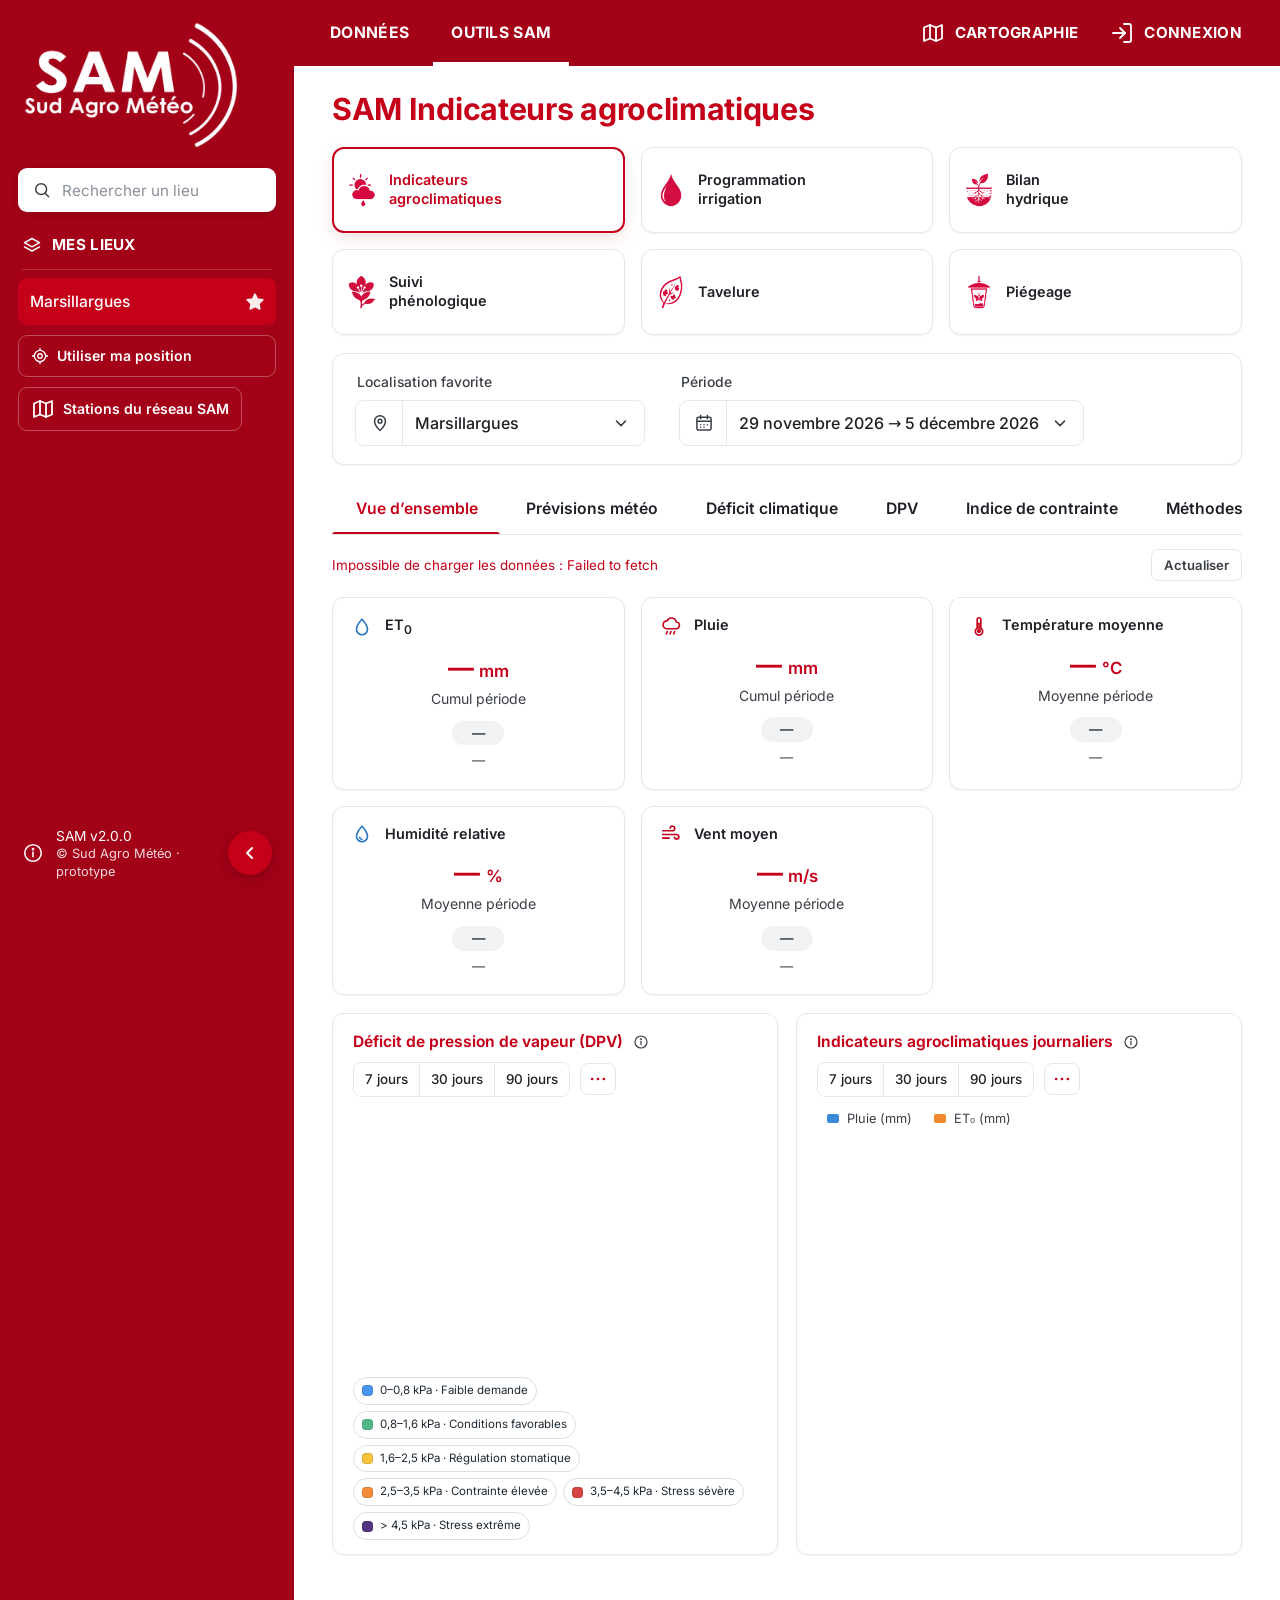
==== index.html @ 45667f52 "Onglet Données : stations du réseau SAM (Comsag) collectées dans Supabase - supabase/stations.sql : " ====
<!DOCTYPE html>
<html lang="fr">
<head>
  <meta charset="UTF-8">
  <meta name="viewport" content="width=device-width, initial-scale=1, viewport-fit=cover">
  <meta name="description" content="SAM Outils — indicateurs agroclimatiques, irrigation, bilan hydrique, phénologie, tavelure et piégeage. Sud Agro Météo, SudExpé.">
  <meta name="theme-color" content="#A20117">
  <meta name="mobile-web-app-capable" content="yes">
  <meta name="apple-mobile-web-app-capable" content="yes">
  <meta name="apple-mobile-web-app-status-bar-style" content="black-translucent">
  <meta name="apple-mobile-web-app-title" content="SAM Outils">
  <title>SAM Outils</title>
  <link rel="manifest" href="manifest.webmanifest">
  <link rel="icon" type="image/png" sizes="64x64" href="assets/img/favicon-64.png">
  <link rel="icon" type="image/png" sizes="32x32" href="assets/img/favicon-32.png">
  <link rel="apple-touch-icon" href="assets/img/apple-touch-icon.png">
  <link rel="preload" href="assets/fonts/inter-latin-wght-normal.woff2" as="font" type="font/woff2" crossorigin>
  <link rel="stylesheet" href="css/app.css">
</head>
<body>
  <div class="sam-app" id="sam-app">
    <aside class="sam-sidebar" id="sam-sidebar" aria-label="Lieux">
      <div class="sam-sidebar-inner">
        <a class="sam-brand" href="#/indicateurs" aria-label="SAM — Sud Agro Météo, accueil">
          <img src="assets/img/logo-sam-blanc.png" alt="SAM — Sud Agro Météo" width="210" height="124">
        </a>

        <form class="sam-search" id="sam-side-search" role="search" autocomplete="off">
          <span class="sam-search-icon" data-icon="search"></span>
          <input id="sam-side-search-input" type="search" placeholder="Rechercher un lieu" aria-label="Rechercher une commune">
        </form>
        <div class="sam-side-results" id="sam-side-results" aria-live="polite"></div>

        <div class="sam-side-title"><span data-icon="layers"></span>Mes lieux</div>
        <ul class="sam-places" id="sam-places"></ul>
        <button class="sam-side-action" id="sam-side-gps" type="button"><span data-icon="gps"></span>Utiliser ma position</button>
        <button class="sam-side-action sam-side-install hidden" id="sam-side-install" type="button"><span data-icon="install"></span>Installer l’appli sur cet appareil</button>
        <a class="sam-side-action sam-side-stations" href="#/donnees"><span data-icon="map"></span>Stations du réseau SAM</a>

        <div class="sam-side-foot">
          <span class="sam-side-foot-icon" data-icon="info"></span>
          <div class="sam-side-foot-text">
            <span id="sam-version">SAM v2.0.0</span>
            <span>© Sud Agro Météo · prototype</span>
          </div>
          <button class="sam-install hidden" id="sam-install" type="button" title="Installer l’application"><span data-icon="install"></span></button>
          <button class="sam-collapse" id="sam-collapse" type="button" aria-label="Replier le menu" title="Replier le menu"><span data-icon="chevronLeft"></span></button>
        </div>
      </div>
    </aside>
    <div class="sam-drawer-backdrop" id="sam-drawer-backdrop" hidden></div>

    <div class="sam-main-col">
      <header class="sam-topbar">
        <button class="sam-burger" id="sam-burger" type="button" aria-label="Ouvrir le menu" aria-controls="sam-sidebar" aria-expanded="false"><span data-icon="menu"></span></button>
        <button class="sam-expand" id="sam-expand" type="button" aria-label="Déplier le menu" title="Déplier le menu"><span data-icon="chevronRight"></span></button>
        <nav class="sam-topnav" aria-label="Sections">
          <a class="sam-topnav-link" id="sam-nav-donnees" href="#/donnees">Données</a>
          <a class="sam-topnav-link is-active" id="sam-nav-outils" href="#/indicateurs" aria-current="page">Outils SAM</a>
        </nav>
        <div class="sam-topright">
          <a class="sam-top-item" id="sam-nav-carte" href="#/donnees?vue=carte" title="Carte des stations du réseau SAM"><span data-icon="map"></span><span class="sam-top-label">Cartographie</span></a>
          <span class="sam-top-item sam-perso hidden" id="sam-perso" title="Compte connecté"><span data-icon="user"></span><span class="sam-top-label" id="sam-perso-email"></span></span>
          <button class="sam-top-item sam-auth-button" id="sam-auth-button" type="button"><span data-icon="login" id="sam-auth-icon"></span><span class="sam-top-label" id="sam-auth-label">Connexion</span></button>
        </div>
      </header>

      <main class="sam-content" id="sam-content">
        <div class="sam-install-banner hidden" id="sam-install-banner" role="region" aria-label="Installer l’application">
          <img src="assets/img/icon-192.png" alt="" width="44" height="44">
          <div class="sam-install-banner-text">
            <strong>Installer SAM Outils sur ce téléphone</strong>
            <span>L’appli rejoint vos applications et s’ouvre en plein écran, sans barre d’adresse.</span>
          </div>
          <button class="sam-button sam-button-primary" id="sam-install-banner-go" type="button">Installer</button>
          <button class="sam-icon-button sam-install-banner-close" id="sam-install-banner-close" type="button" aria-label="Masquer"><span data-icon="close"></span></button>
        </div>
        <div class="sam-page-head">
          <h1 class="sam-page-title" id="sam-title">SAM</h1>
          <span class="sam-mode-pill hidden" id="sam-mode-pill"></span>
        </div>

        <nav class="sam-tools" id="sam-tools" aria-label="Outils SAM"></nav>

        <section class="sam-filters" id="sam-filters" aria-label="Filtres">
          <div class="sam-filter" id="sam-filter-location">
            <span class="sam-filter-label" id="sam-location-label">Localisation favorite</span>
            <button class="sam-filter-button" id="sam-location-button" type="button" aria-haspopup="dialog" aria-expanded="false">
              <span class="sam-filter-icon" data-icon="pin"></span>
              <span class="sam-filter-value" id="sam-location-value">—</span>
              <span class="sam-filter-caret" data-icon="chevronDown"></span>
            </button>
            <div class="sam-popover hidden" id="sam-location-popover" role="dialog" aria-label="Choisir un lieu"></div>
          </div>
          <div class="sam-filter" id="sam-filter-period">
            <span class="sam-filter-label">Période</span>
            <button class="sam-filter-button" id="sam-period-button" type="button" aria-haspopup="dialog" aria-expanded="false">
              <span class="sam-filter-icon" data-icon="calendar"></span>
              <span class="sam-filter-value" id="sam-period-value">—</span>
              <span class="sam-filter-caret" data-icon="chevronDown"></span>
            </button>
            <div class="sam-popover hidden" id="sam-period-popover" role="dialog" aria-label="Choisir une période"></div>
          </div>
          <div class="sam-filter-actions" id="sam-filter-actions"></div>
          <p class="sam-filter-hint" id="sam-filter-hint"></p>
        </section>

        <div class="sam-tool-loading hidden" id="sam-tool-loading"><span class="sam-spinner"></span>Chargement…</div>
        <div id="sam-tool" class="tool-root"></div>
      </main>
    </div>
  </div>

  <dialog class="sam-dialog" id="sam-login" aria-labelledby="sam-login-title">
    <form class="sam-login-form" id="sam-login-form" method="dialog">
      <div class="sam-dialog-head">
        <div>
          <p class="sam-kicker">Espace administrateur</p>
          <h2 id="sam-login-title">Connexion</h2>
        </div>
        <button class="sam-icon-button" type="button" id="sam-login-close" aria-label="Fermer"><span data-icon="close"></span></button>
      </div>
      <p class="sam-dialog-text">La consultation est libre. La connexion sert aux comptes SudExpé pour saisir et modifier les données (phénologie, tavelure, piégeage) et pour retrouver ses parcelles de bilan hydrique.</p>
      <label class="sam-field">Adresse mail
        <input id="sam-login-email" type="email" autocomplete="username" required>
      </label>
      <label class="sam-field">Mot de passe
        <input id="sam-login-password" type="password" autocomplete="current-password" required>
      </label>
      <p class="sam-form-message" id="sam-login-message" role="status"></p>
      <button class="sam-button sam-button-primary" type="submit" id="sam-login-submit">Se connecter</button>
      <p class="sam-dialog-note">Pas d’inscription en ligne : les comptes sont créés par l’administrateur SudExpé.</p>
    </form>
  </dialog>

  <dialog class="sam-dialog" id="sam-install-dialog" aria-labelledby="sam-install-title">
    <div class="sam-install-dialog">
      <div class="sam-dialog-head">
        <div>
          <p class="sam-kicker">Application</p>
          <h2 id="sam-install-title">Installer SAM Outils</h2>
        </div>
        <button class="sam-icon-button" type="button" id="sam-install-close" aria-label="Fermer"><span data-icon="close"></span></button>
      </div>
      <div id="sam-install-steps"></div>
      <button class="sam-button sam-button-primary" type="button" id="sam-install-ok">J’ai compris</button>
    </div>
  </dialog>

  <div class="sam-toast" id="sam-toast" role="status" aria-live="polite"></div>

  <noscript><p class="sam-noscript">SAM Outils nécessite JavaScript.</p></noscript>

  <script src="config.js"></script>
  <script src="assets/vendor/supabase-2.118.0.js"></script>
  <script src="assets/vendor/chart-4.4.7.umd.js"></script>
  <script type="module" src="js/main.js"></script>
</body>
</html>
---- css/app.css ----
/* ==========================================================================
   SAM Outils — cadre commun (d'après la maquette « Outils SAM »)
   ========================================================================== */

@font-face {
  font-family: "Inter";
  font-style: normal;
  font-display: swap;
  font-weight: 100 900;
  src: url("../assets/fonts/inter-latin-wght-normal.woff2") format("woff2-variations");
  unicode-range: U+0000-00FF, U+0131, U+0152-0153, U+02BB-02BC, U+02C6, U+02DA, U+02DC, U+0304, U+0308, U+0329, U+2000-206F, U+20AC, U+2122, U+2191, U+2193, U+2212, U+2215, U+FEFF, U+FFFD;
}
@font-face {
  font-family: "Inter";
  font-style: normal;
  font-display: swap;
  font-weight: 100 900;
  src: url("../assets/fonts/inter-latin-ext-wght-normal.woff2") format("woff2-variations");
  unicode-range: U+0100-02BA, U+02BD-02C5, U+02C7-02CC, U+02CE-02D7, U+02DD-02FF, U+0304, U+0308, U+0329, U+1D00-1DBF, U+1E00-1E9F, U+1EF2-1EFF, U+2020, U+20A0-20AB, U+20AD-20C0, U+2113, U+2C60-2C7F, U+A720-A7FF;
}

:root {
  --sam-red-900: #a20117;
  --sam-red-800: #b5011a;
  --sam-red-700: #c5011a;
  --sam-red-600: #db0b1f;
  --sam-red-100: #f8d7da;
  --sam-red-50: #fcecee;
  --sam-ink: #1e2126;
  --sam-ink-2: #3a3f47;
  --sam-muted: #6b717b;
  --sam-line: #e5e7eb;
  --sam-line-2: #eef0f3;
  --sam-bg: #ffffff;
  --sam-bg-soft: #f7f7f9;
  --sam-green-700: #2e7d32;
  --sam-green-500: #57a53d;
  --sam-green-50: #edf7ec;
  --sam-blue-600: #2b79c2;
  --sam-shadow-sm: 0 1px 2px rgba(17, 24, 39, .05);
  --sam-shadow: 0 6px 20px rgba(17, 24, 39, .07);
  --sam-shadow-lg: 0 18px 44px rgba(17, 24, 39, .16);
  --sam-radius: 12px;
  --sam-radius-sm: 8px;
  --sam-sidebar-w: 294px;
  --sam-topbar-h: 66px;
  --sam-font: "Inter", system-ui, -apple-system, "Segoe UI", Roboto, Arial, sans-serif;
}

*, *::before, *::after { box-sizing: border-box; }
html { -webkit-text-size-adjust: 100%; }
body {
  margin: 0;
  min-height: 100dvh;
  font-family: var(--sam-font);
  font-size: 15px;
  line-height: 1.5;
  color: var(--sam-ink);
  background: var(--sam-bg);
  font-feature-settings: "cv11", "ss01";
}
button, input, select, textarea { font: inherit; color: inherit; }
button { cursor: pointer; }
img { max-width: 100%; }
.hidden, [hidden] { display: none !important; }
.sam-icon { display: block; flex: none; }
[data-icon] { display: inline-flex; align-items: center; justify-content: center; }

:focus-visible { outline: 2px solid var(--sam-red-700); outline-offset: 2px; }

/* --------------------------------------------------------------------------
   Grille générale
   -------------------------------------------------------------------------- */
.sam-app {
  display: grid;
  grid-template-columns: var(--sam-sidebar-w) minmax(0, 1fr);
  min-height: 100dvh;
  background: linear-gradient(to right, var(--sam-red-900) var(--sam-sidebar-w), var(--sam-bg) var(--sam-sidebar-w));
}
.sam-app.is-collapsed { background: var(--sam-bg); }
.sam-app.is-collapsed { grid-template-columns: 0 minmax(0, 1fr); }
.sam-main-col { min-width: 0; display: flex; flex-direction: column; }

/* --------------------------------------------------------------------------
   Barre latérale (lieux)
   -------------------------------------------------------------------------- */
.sam-sidebar {
  position: sticky;
  top: 0;
  height: 100dvh;
  background: var(--sam-red-900);
  color: #fff;
  overflow: hidden;
  z-index: 40;
}
.sam-sidebar-inner {
  width: var(--sam-sidebar-w);
  height: 100%;
  display: flex;
  flex-direction: column;
  padding: 20px 18px 16px;
  overflow-y: auto;
  scrollbar-width: thin;
  scrollbar-color: rgba(255,255,255,.3) transparent;
}
.sam-app.is-collapsed .sam-sidebar-inner { visibility: hidden; }

.sam-brand { display: block; width: 214px; margin: 2px 0 20px 6px; }
.sam-brand img { display: block; width: 100%; height: auto; }

.sam-search {
  position: relative;
  display: flex;
  align-items: center;
  height: 44px;
  border-radius: 9px;
  background: #fff;
  color: var(--sam-ink);
  box-shadow: 0 2px 6px rgba(0,0,0,.12);
}
.sam-search-icon { position: absolute; left: 14px; color: var(--sam-ink-2); }
.sam-search input {
  width: 100%;
  height: 100%;
  border: 0;
  background: transparent;
  padding: 0 14px 0 44px;
  font-size: .95rem;
  outline: none;
  border-radius: 9px;
}
.sam-search input::placeholder { color: #8a9099; }
.sam-search:focus-within { box-shadow: 0 0 0 3px rgba(255,255,255,.45); }

.sam-side-results { margin-top: 8px; display: grid; gap: 4px; }
.sam-side-results:empty { display: none; }
.sam-side-result {
  display: grid;
  gap: 1px;
  width: 100%;
  padding: 8px 12px;
  border: 0;
  border-radius: 8px;
  background: rgba(255,255,255,.12);
  color: #fff;
  text-align: left;
}
.sam-side-result:hover, .sam-side-result:focus-visible { background: rgba(255,255,255,.22); }
.sam-side-result strong { font-size: .92rem; }
.sam-side-result span { font-size: .78rem; opacity: .82; }
.sam-side-results .sam-side-empty { margin: 0; padding: 4px 6px; font-size: .82rem; opacity: .85; }

.sam-side-title {
  display: flex;
  align-items: center;
  gap: 10px;
  margin: 22px 4px 8px;
  padding-bottom: 12px;
  border-bottom: 1px solid rgba(255,255,255,.18);
  font-size: .95rem;
  font-weight: 700;
  letter-spacing: .02em;
  text-transform: uppercase;
}

.sam-places { list-style: none; margin: 0; padding: 0; display: grid; gap: 2px; }
.sam-place {
  position: relative;
  display: flex;
  align-items: center;
  gap: 8px;
  border-radius: 9px;
}
.sam-place.is-current { background: var(--sam-red-700); }
.sam-place:not(.is-current):hover { background: rgba(255,255,255,.08); }
.sam-place-select {
  flex: 1;
  min-width: 0;
  padding: 12px 6px 12px 12px;
  border: 0;
  background: transparent;
  color: #fff;
  font-size: .97rem;
  font-weight: 500;
  text-align: left;
  white-space: nowrap;
  overflow: hidden;
  text-overflow: ellipsis;
}
.sam-place-star, .sam-place-remove {
  flex: none;
  display: inline-flex;
  align-items: center;
  justify-content: center;
  width: 34px;
  height: 34px;
  border: 0;
  border-radius: 8px;
  background: transparent;
  color: #fff;
  opacity: .92;
}
.sam-place-star:hover, .sam-place-remove:hover { background: rgba(255,255,255,.14); opacity: 1; }
.sam-place-remove { width: 26px; opacity: 0; }
.sam-place:hover .sam-place-remove, .sam-place-remove:focus-visible { opacity: .8; }
.sam-place-star { margin-right: 4px; }

.sam-side-action {
  display: inline-flex;
  align-items: center;
  gap: 8px;
  margin: 10px 0 0;
  padding: 9px 12px;
  border: 1px solid rgba(255,255,255,.3);
  border-radius: 9px;
  background: transparent;
  color: #fff;
  font-size: .88rem;
  font-weight: 600;
}
.sam-side-action:hover { background: rgba(255,255,255,.1); }
a.sam-side-action { text-decoration: none; }
.sam-side-stations { display: flex; width: max-content; }
a.sam-top-item { text-decoration: none; }
.sam-side-note { margin: 14px 4px 0; font-size: .78rem; line-height: 1.45; opacity: .78; }

.sam-side-foot {
  display: flex;
  align-items: center;
  gap: 12px;
  margin-top: auto;
  padding: 18px 4px 4px;
}
.sam-side-foot-icon { opacity: .95; }
.sam-side-foot-text { display: grid; flex: 1; font-size: .86rem; line-height: 1.35; }
.sam-side-foot-text span:last-child { opacity: .85; font-size: .8rem; }
.sam-collapse, .sam-install {
  display: inline-flex;
  align-items: center;
  justify-content: center;
  width: 44px;
  height: 44px;
  border: 0;
  border-radius: 50%;
  background: var(--sam-red-700);
  color: #fff;
  box-shadow: 0 4px 12px rgba(0,0,0,.18);
}
.sam-install { width: 40px; height: 40px; background: rgba(255,255,255,.14); box-shadow: none; }
.sam-side-install { margin-top: 2px; }

/* Bandeau d'installation (téléphones et tablettes) */
.sam-install-banner {
  display: flex;
  align-items: center;
  gap: 12px;
  margin: 0 0 18px;
  padding: 12px 12px 12px 14px;
  border: 1px solid var(--sam-red-100, #f6c9cf);
  border-radius: var(--sam-radius);
  background: #fff;
  box-shadow: var(--sam-shadow-sm);
}
.sam-install-banner.hidden { display: none; }
.sam-install-banner img { flex: none; width: 44px; height: 44px; border-radius: 11px; }
.sam-install-banner-text { display: grid; flex: 1; min-width: 0; gap: 2px; font-size: .86rem; color: var(--sam-muted); line-height: 1.35; }
.sam-install-banner-text strong { color: var(--sam-ink); font-size: .95rem; }
.sam-install-banner .sam-button { flex: none; }
.sam-install-banner-close { flex: none; }

/* Fenêtre d'aide à l'installation */
.sam-install-dialog { display: grid; gap: 14px; padding: 22px; }
.sam-install-dialog ol { margin: 0; padding-left: 1.25rem; display: grid; gap: 8px; font-size: .95rem; }
.sam-install-dialog p { margin: 0; color: var(--sam-muted); font-size: .88rem; }
.sam-install-dialog .sam-install-platform { margin: 4px 0 0; color: var(--sam-ink); font-size: .8rem; font-weight: 700; letter-spacing: .06em; text-transform: uppercase; }
.sam-install-dialog kbd { padding: 1px 6px; border: 1px solid var(--sam-line); border-radius: 6px; background: var(--sam-bg-soft); font: inherit; font-weight: 600; }
.sam-collapse:hover, .sam-install:hover { filter: brightness(1.08); }

.sam-drawer-backdrop {
  position: fixed;
  inset: 0;
  z-index: 35;
  background: rgba(17, 24, 39, .42);
}

/* --------------------------------------------------------------------------
   Barre du haut
   -------------------------------------------------------------------------- */
.sam-topbar {
  position: sticky;
  top: 0;
  z-index: 30;
  display: flex;
  align-items: stretch;
  gap: 8px;
  min-height: var(--sam-topbar-h);
  padding: 0 24px 0 18px;
  padding-top: env(safe-area-inset-top);
  background: var(--sam-red-900);
  color: #fff;
}
.sam-burger, .sam-expand {
  display: none;
  align-items: center;
  justify-content: center;
  align-self: center;
  width: 42px;
  height: 42px;
  border: 0;
  border-radius: 10px;
  background: transparent;
  color: #fff;
}
.sam-burger:hover, .sam-expand:hover { background: rgba(255,255,255,.12); }
.sam-app.is-collapsed .sam-expand { display: inline-flex; }

.sam-topnav { display: flex; align-items: stretch; gap: 6px; }
.sam-topnav-link {
  position: relative;
  display: inline-flex;
  align-items: center;
  padding: 0 18px;
  color: #fff;
  font-size: .98rem;
  font-weight: 700;
  letter-spacing: .02em;
  text-transform: uppercase;
  text-decoration: none;
}
.sam-topnav-link.is-active::after {
  content: "";
  position: absolute;
  left: 0;
  right: 0;
  bottom: 0;
  height: 4px;
  background: #fff;
}
.is-disabled { opacity: .55; cursor: default; }

.sam-topright { display: flex; align-items: center; gap: 4px; margin-left: auto; }
.sam-top-item {
  display: inline-flex;
  align-items: center;
  gap: 10px;
  min-height: 44px;
  padding: 0 14px;
  border: 0;
  border-radius: 10px;
  background: transparent;
  color: #fff;
  font-size: .95rem;
  font-weight: 700;
  letter-spacing: .02em;
  text-transform: uppercase;
  white-space: nowrap;
}
.sam-perso .sam-top-label { text-transform: none; letter-spacing: 0; font-weight: 600; max-width: 260px; overflow: hidden; text-overflow: ellipsis; }
button.sam-top-item:hover { background: rgba(255,255,255,.12); }

/* --------------------------------------------------------------------------
   Contenu
   -------------------------------------------------------------------------- */
.sam-content {
  flex: 1;
  width: 100%;
  max-width: 1440px;
  margin-inline: auto;
  padding: 26px 38px 56px;
}
/* Menu rouge replié : la page reste centrée et profite de la largeur libérée. */
.sam-app.is-collapsed .sam-content { max-width: 1720px; }
.sam-page-head { display: flex; align-items: center; flex-wrap: wrap; gap: 12px 16px; margin-bottom: 20px; }
.sam-page-title {
  margin: 0;
  color: var(--sam-red-700);
  font-size: clamp(1.5rem, 1.1rem + 1.1vw, 1.9rem);
  font-weight: 700;
  letter-spacing: -.01em;
  line-height: 1.15;
}
.sam-mode-pill {
  display: inline-flex;
  align-items: center;
  gap: 6px;
  padding: 4px 11px;
  border-radius: 999px;
  background: var(--sam-bg-soft);
  border: 1px solid var(--sam-line);
  color: var(--sam-muted);
  font-size: .8rem;
  font-weight: 600;
}
.sam-mode-pill.is-admin { background: var(--sam-red-50); border-color: var(--sam-red-100); color: var(--sam-red-700); }

/* Cartes des outils */
.sam-tools {
  display: grid;
  grid-template-columns: repeat(6, minmax(0, 1fr));
  gap: 16px;
  margin-bottom: 18px;
}
.sam-tool-card {
  display: flex;
  align-items: center;
  gap: 12px;
  min-height: 86px;
  padding: 14px 14px;
  border: 1px solid var(--sam-line);
  border-radius: var(--sam-radius);
  background: #fff;
  color: var(--sam-ink);
  text-decoration: none;
  box-shadow: var(--sam-shadow-sm);
  transition: border-color .15s, box-shadow .15s, transform .15s;
}
.sam-tool-card:hover { border-color: #d3d6dc; box-shadow: var(--sam-shadow); transform: translateY(-1px); }
.sam-tool-card.is-active { border: 2px solid var(--sam-red-700); padding: 13px 13px; color: var(--sam-red-700); box-shadow: 0 6px 18px rgba(197, 1, 26, .12); }
.sam-tool-card-icon { flex: none; display: inline-flex; }
.sam-tool-card-icon img { display: block; width: 40px; height: 40px; object-fit: contain; }
.sam-tool-card-label { min-width: 0; font-size: .95rem; font-weight: 600; line-height: 1.3; overflow-wrap: normal; hyphens: manual; }

/* Filtres */
.sam-filters {
  position: relative;
  display: flex;
  flex-wrap: wrap;
  align-items: flex-end;
  gap: 14px 34px;
  padding: 18px 22px;
  margin-bottom: 22px;
  border: 1px solid var(--sam-line);
  border-radius: var(--sam-radius);
  background: #fff;
  box-shadow: var(--sam-shadow-sm);
}
.sam-filter { position: relative; display: grid; gap: 7px; }
.sam-filter-label { padding-left: 2px; color: var(--sam-ink-2); font-size: .87rem; font-weight: 500; }
.sam-filter-button {
  display: inline-flex;
  align-items: center;
  gap: 12px;
  min-width: 290px;
  min-height: 46px;
  padding: 0 14px;
  border: 1px solid var(--sam-line);
  border-radius: 9px;
  background: #fff;
  color: var(--sam-ink);
  font-size: 1rem;
  font-weight: 500;
  text-align: left;
}
.sam-filter-button:hover { border-color: #cdd1d7; }
.sam-filter-button[aria-expanded="true"] { border-color: var(--sam-red-700); box-shadow: 0 0 0 3px rgba(197,1,26,.1); }
.sam-filter-icon { color: var(--sam-ink-2); padding-right: 12px; border-right: 1px solid var(--sam-line); align-self: stretch; }
.sam-filter-value { flex: 1; white-space: nowrap; overflow: hidden; text-overflow: ellipsis; }
.sam-filter-caret { color: var(--sam-ink-2); }
.sam-filter-actions { display: flex; flex-wrap: wrap; align-items: flex-end; gap: 10px; }
.sam-filter-actions:empty { display: none; }
.sam-filter-action {
  display: inline-flex;
  align-items: center;
  justify-content: center;
  gap: 8px;
  min-height: 46px;
  padding: 0 18px;
  border: 1px solid var(--sam-red-700);
  border-radius: 9px;
  background: var(--sam-red-700);
  color: #fff;
  font: inherit;
  font-size: .95rem;
  font-weight: 600;
  white-space: nowrap;
  cursor: pointer;
}
.sam-filter-action:hover { background: var(--sam-red-800, #a10016); border-color: var(--sam-red-800, #a10016); }
.sam-filter-action:focus-visible { outline: 3px solid rgba(197,1,26,.25); outline-offset: 2px; }
.sam-filter-action.hidden { display: none; }
.sam-filter-action-plus { font-size: 1.25rem; line-height: 1; font-weight: 500; }
.sam-filter-hint { flex-basis: 100%; margin: -4px 0 0; color: var(--sam-muted); font-size: .82rem; }
.sam-filter-hint:empty { display: none; }

.sam-popover {
  position: absolute;
  top: calc(100% + 8px);
  left: 0;
  z-index: 60;
  width: min(380px, calc(100vw - 24px));
  max-height: min(520px, 70vh);
  overflow-y: auto;
  padding: 14px;
  border: 1px solid var(--sam-line);
  border-radius: 12px;
  background: #fff;
  box-shadow: var(--sam-shadow-lg);
}
.sam-pop-section + .sam-pop-section { margin-top: 14px; padding-top: 12px; border-top: 1px solid var(--sam-line-2); }
.sam-pop-title { margin: 0 0 8px; color: var(--sam-muted); font-size: .76rem; font-weight: 700; letter-spacing: .06em; text-transform: uppercase; }
.sam-pop-search { display: flex; gap: 8px; }
.sam-pop-search input { flex: 1; min-width: 0; }
.sam-pop-list { display: grid; gap: 2px; }
.sam-pop-option {
  display: flex;
  align-items: center;
  gap: 10px;
  width: 100%;
  min-height: 40px;
  padding: 8px 10px;
  border: 0;
  border-radius: 8px;
  background: transparent;
  text-align: left;
  font-size: .95rem;
}
.sam-pop-option:hover { background: var(--sam-bg-soft); }
.sam-pop-option.is-selected { background: var(--sam-red-50); color: var(--sam-red-700); font-weight: 600; }
.sam-pop-option small { display: block; color: var(--sam-muted); font-weight: 400; font-size: .78rem; }
.sam-pop-option .sam-pop-main { flex: 1; min-width: 0; }
.sam-pop-option .sam-pop-dates { color: var(--sam-muted); font-size: .8rem; font-weight: 500; white-space: nowrap; }
.sam-pop-option.is-selected .sam-pop-dates { color: var(--sam-red-700); }
.sam-radio-dot { width: 16px; height: 16px; flex: none; border: 2px solid #c6cad1; border-radius: 50%; }
.is-selected .sam-radio-dot { border: 5px solid var(--sam-red-700); }
.sam-pop-dates-form { display: grid; grid-template-columns: 1fr 1fr; gap: 10px; }
.sam-pop-dates-form .sam-button { grid-column: 1 / -1; }
.sam-pop-note { margin: 8px 0 0; color: var(--sam-muted); font-size: .78rem; }
.sam-pop-message { margin: 6px 0 0; font-size: .82rem; color: var(--sam-muted); }

/* Champs et boutons communs du cadre */
.sam-field { display: grid; gap: 6px; color: var(--sam-ink-2); font-size: .86rem; font-weight: 500; }
.sam-field input, .sam-input {
  width: 100%;
  min-height: 42px;
  padding: 0 12px;
  border: 1px solid #d5d9df;
  border-radius: 8px;
  background: #fff;
  color: var(--sam-ink);
  font-size: .97rem;
}
.sam-field input:focus, .sam-input:focus { outline: none; border-color: var(--sam-red-700); box-shadow: 0 0 0 3px rgba(197,1,26,.1); }
.sam-button {
  display: inline-flex;
  align-items: center;
  justify-content: center;
  gap: 8px;
  min-height: 42px;
  padding: 0 16px;
  border: 1px solid var(--sam-line);
  border-radius: 8px;
  background: #fff;
  color: var(--sam-ink);
  font-weight: 600;
  font-size: .93rem;
}
.sam-button:hover { border-color: #cbd0d6; background: var(--sam-bg-soft); }
.sam-button-primary { border-color: var(--sam-red-700); background: var(--sam-red-700); color: #fff; }
.sam-button-primary:hover { border-color: var(--sam-red-800); background: var(--sam-red-800); }
.sam-button:disabled { opacity: .6; cursor: default; }
.sam-icon-button {
  display: inline-flex;
  align-items: center;
  justify-content: center;
  width: 38px;
  height: 38px;
  border: 0;
  border-radius: 8px;
  background: transparent;
  color: var(--sam-ink-2);
}
.sam-icon-button:hover { background: var(--sam-bg-soft); }

/* Fenêtre de connexion */
.sam-dialog {
  width: min(440px, calc(100vw - 24px));
  padding: 0;
  border: 0;
  border-radius: 16px;
  box-shadow: var(--sam-shadow-lg);
  color: var(--sam-ink);
}
.sam-dialog::backdrop { background: rgba(17, 24, 39, .45); }
.sam-login-form { display: grid; gap: 14px; padding: 22px; }
.sam-dialog-head { display: flex; align-items: flex-start; justify-content: space-between; gap: 12px; }
.sam-dialog-head h2 { margin: 2px 0 0; font-size: 1.35rem; }
.sam-kicker { margin: 0; color: var(--sam-red-700); font-size: .74rem; font-weight: 800; letter-spacing: .1em; text-transform: uppercase; }
.sam-dialog-text, .sam-dialog-note { margin: 0; color: var(--sam-muted); font-size: .88rem; }
.sam-dialog-note { font-size: .8rem; }
.sam-form-message { margin: 0; min-height: 1.2em; font-size: .88rem; color: var(--sam-muted); }
.sam-form-message.is-error { color: var(--sam-red-700); }

/* Notifications */
.sam-toast {
  position: fixed;
  left: 50%;
  bottom: calc(22px + env(safe-area-inset-bottom));
  z-index: 100;
  max-width: min(520px, calc(100vw - 24px));
  padding: 12px 18px;
  border-radius: 10px;
  background: #1f2329;
  color: #fff;
  font-size: .92rem;
  box-shadow: var(--sam-shadow-lg);
  opacity: 0;
  pointer-events: none;
  transform: translate(-50%, 12px);
  transition: opacity .2s, transform .2s;
}
.sam-toast.is-visible { opacity: 1; transform: translate(-50%, 0); }

.sam-tool-loading { display: flex; align-items: center; gap: 10px; padding: 30px 4px; color: var(--sam-muted); }
.sam-spinner {
  width: 18px;
  height: 18px;
  border: 2px solid var(--sam-line);
  border-top-color: var(--sam-red-700);
  border-radius: 50%;
  animation: sam-spin .8s linear infinite;
}
@keyframes sam-spin { to { transform: rotate(360deg); } }

.tool-root { min-height: 40vh; }
.sam-tool-error {
  padding: 18px 20px;
  border: 1px solid var(--sam-red-100);
  border-radius: var(--sam-radius);
  background: var(--sam-red-50);
  color: var(--sam-red-800);
}
.sam-noscript { padding: 20px; }

/* --------------------------------------------------------------------------
   Adaptations écran
   -------------------------------------------------------------------------- */
@media (max-width: 1760px) {
  .sam-tools { gap: 12px; }
  .sam-tool-card { gap: 10px; padding: 12px; }
  .sam-tool-card.is-active { padding: 11px; }
  .sam-tool-card-icon img { width: 34px; height: 34px; }
  .sam-tool-card-label { font-size: .9rem; }
}

@media (max-width: 1360px) {
  .sam-tools { grid-template-columns: repeat(3, minmax(0, 1fr)); gap: 16px; }
}

@media (max-width: 1100px) {
  .sam-app, .sam-app.is-collapsed { grid-template-columns: minmax(0, 1fr); background: var(--sam-bg); }
  .sam-sidebar {
    position: fixed;
    top: 0;
    bottom: 0;
    left: 0;
    width: var(--sam-sidebar-w);
    max-width: 88vw;
    transform: translateX(-102%);
    transition: transform .22s ease;
    box-shadow: var(--sam-shadow-lg);
  }
  .sam-sidebar-inner { width: 100%; padding-top: calc(18px + env(safe-area-inset-top)); }
  .sam-app.is-collapsed .sam-sidebar-inner { visibility: visible; }
  .sam-app.drawer-open .sam-sidebar { transform: none; }
  .sam-burger { display: inline-flex; }
  .sam-app.is-collapsed .sam-expand, .sam-collapse { display: none; }
  .sam-content { padding: 22px 22px 48px; }
}

@media (max-width: 760px) {
  body { font-size: 15px; }
  .sam-topbar { padding: 0 8px; padding-top: env(safe-area-inset-top); gap: 2px; min-height: 58px; }
  .sam-topnav-link { padding: 0 10px; font-size: .86rem; }
  .sam-topnav-link.is-disabled { display: none; }
  .sam-top-item { padding: 0 10px; }
  .sam-top-item.is-disabled { display: none; }
  .sam-top-label { display: none; }
  .sam-content { padding: 16px 14px 40px; }
  .sam-page-head { margin-bottom: 14px; }
  .sam-tools {
    display: flex;
    gap: 10px;
    margin: 0 -14px 14px;
    padding: 2px 14px 6px;
    overflow-x: auto;
    scroll-snap-type: x proximity;
    scrollbar-width: none;
  }
  .sam-tools::-webkit-scrollbar { display: none; }
  .sam-tool-card { flex: 0 0 auto; min-height: 60px; padding: 9px 14px 9px 10px; gap: 10px; scroll-snap-align: start; }
  .sam-tool-card.is-active { padding: 8px 13px 8px 9px; }
  .sam-tool-card-icon .sam-icon, .sam-tool-card-icon img { width: 28px; height: 28px; }
  .sam-tool-card-label { font-size: .88rem; white-space: nowrap; }
  .sam-tool-card-label br { display: none; }
  .sam-filters { padding: 14px; gap: 12px; }
  .sam-install-banner { flex-wrap: wrap; }
  .sam-install-banner-text { flex-basis: calc(100% - 110px); }
  .sam-install-banner .sam-button { flex: 1; min-height: 42px; }
  .sam-filter { width: 100%; }
  .sam-filter-button { width: 100%; min-width: 0; }
  .sam-popover { position: fixed; top: auto; left: 8px; right: 8px; bottom: calc(8px + env(safe-area-inset-bottom)); width: auto; max-height: 72vh; }
}
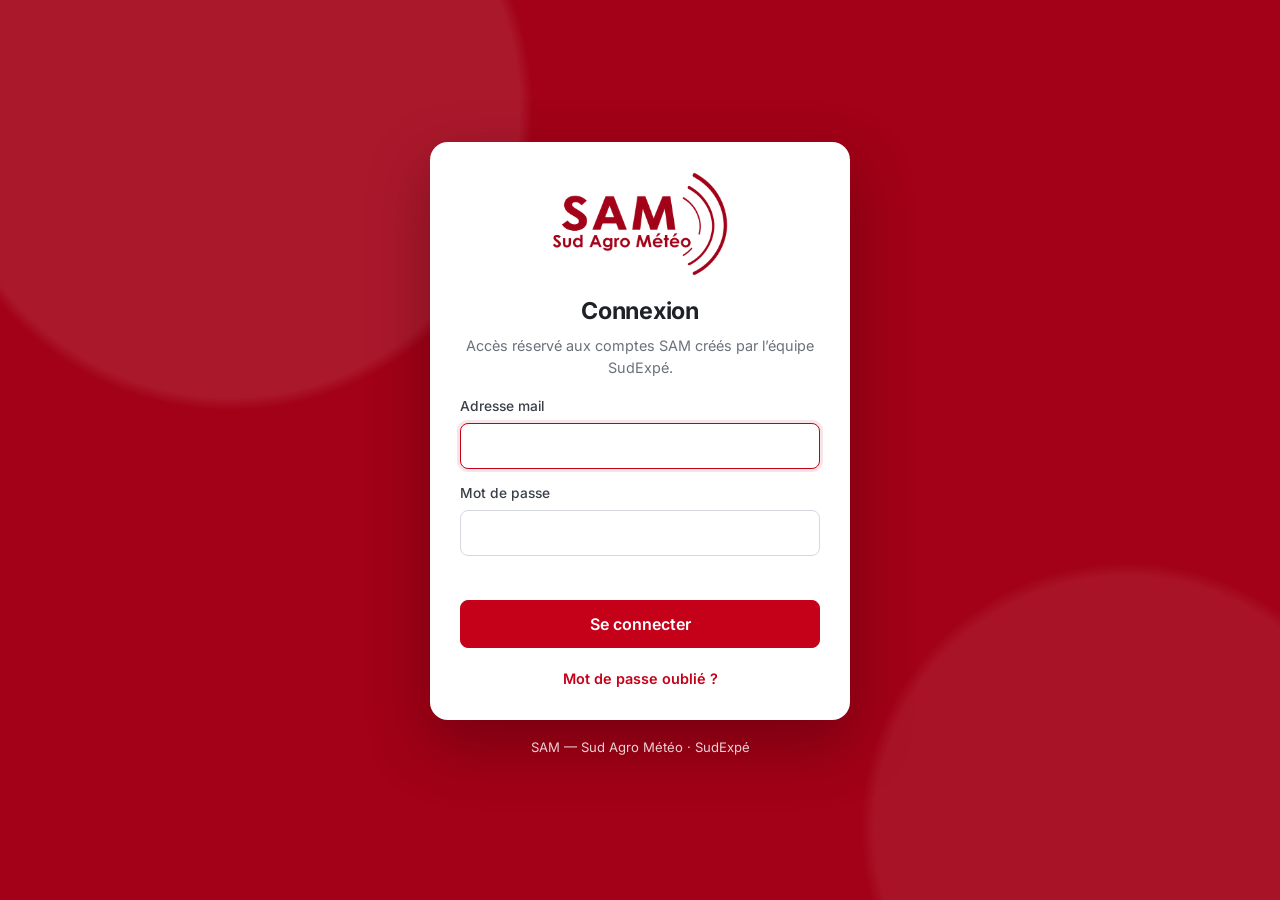
==== commit e7daa3b9: "Connexion obligatoire, page profil, bandeau des stations favorites et refonte de l'onglet Données - " ====
--- a/index.html
+++ b/index.html
@@ -3,7 +3,7 @@
 <head>
   <meta charset="UTF-8">
   <meta name="viewport" content="width=device-width, initial-scale=1, viewport-fit=cover">
-  <meta name="description" content="SAM Outils — indicateurs agroclimatiques, irrigation, bilan hydrique, phénologie, tavelure et piégeage. Sud Agro Météo, SudExpé.">
+  <meta name="description" content="SAM Outils — indicateurs agroclimatiques, irrigation, bilan hydrique, phénologie, tavelure, piégeage et stations du réseau SAM. Sud Agro Météo, SudExpé.">
   <meta name="theme-color" content="#A20117">
   <meta name="mobile-web-app-capable" content="yes">
   <meta name="apple-mobile-web-app-capable" content="yes">
@@ -15,35 +15,75 @@
   <link rel="icon" type="image/png" sizes="32x32" href="assets/img/favicon-32.png">
   <link rel="apple-touch-icon" href="assets/img/apple-touch-icon.png">
   <link rel="preload" href="assets/fonts/inter-latin-wght-normal.woff2" as="font" type="font/woff2" crossorigin>
-  <link rel="stylesheet" href="css/app.css">
+  <link rel="stylesheet" href="css/app.css?v=2026-11-12.1">
 </head>
 <body>
-  <div class="sam-app" id="sam-app">
-    <aside class="sam-sidebar" id="sam-sidebar" aria-label="Lieux">
+  <!-- Écran de connexion : l'application n'est accessible qu'aux comptes SAM -->
+  <div class="sam-gate" id="sam-gate" hidden>
+    <main class="sam-gate-card">
+      <img class="sam-gate-logo" src="assets/img/logo-sam-rouge.png" alt="SAM — Sud Agro Météo" width="176" height="104">
+
+      <section class="sam-gate-view" id="sam-gate-login-view">
+        <h1>Connexion</h1>
+        <p class="sam-gate-text">Accès réservé aux comptes SAM créés par l’équipe SudExpé.</p>
+        <form class="sam-gate-form" id="sam-gate-login" novalidate>
+          <label class="sam-field">Adresse mail<input id="sam-gate-email" type="email" autocomplete="username" inputmode="email" required></label>
+          <label class="sam-field">Mot de passe<input id="sam-gate-password" type="password" autocomplete="current-password" required></label>
+          <p class="sam-form-message" id="sam-gate-login-message" role="status"></p>
+          <button class="sam-button sam-button-primary sam-gate-submit" type="submit" id="sam-gate-login-submit">Se connecter</button>
+        </form>
+        <button class="sam-gate-link" type="button" id="sam-gate-forgot">Mot de passe oublié ?</button>
+      </section>
+
+      <section class="sam-gate-view" id="sam-gate-reset-view" hidden>
+        <h1>Mot de passe oublié</h1>
+        <p class="sam-gate-text">Indiquez l’adresse de votre compte : vous recevrez un lien pour choisir un nouveau mot de passe.</p>
+        <form class="sam-gate-form" id="sam-gate-reset" novalidate>
+          <label class="sam-field">Adresse mail<input id="sam-gate-reset-email" type="email" autocomplete="username" inputmode="email" required></label>
+          <p class="sam-form-message" id="sam-gate-reset-message" role="status"></p>
+          <button class="sam-button sam-button-primary sam-gate-submit" type="submit" id="sam-gate-reset-submit">Recevoir le lien</button>
+        </form>
+        <button class="sam-gate-link" type="button" id="sam-gate-back">Retour à la connexion</button>
+      </section>
+
+      <section class="sam-gate-view" id="sam-gate-password-view" hidden>
+        <h1 id="sam-gate-password-title">Choisir votre mot de passe</h1>
+        <p class="sam-gate-text" id="sam-gate-password-text">Ce mot de passe vous servira à chaque connexion.</p>
+        <form class="sam-gate-form" id="sam-gate-new-password" novalidate>
+          <label class="sam-field">Nouveau mot de passe<input id="sam-gate-new" type="password" autocomplete="new-password" minlength="8" required></label>
+          <label class="sam-field">Confirmer le mot de passe<input id="sam-gate-confirm" type="password" autocomplete="new-password" minlength="8" required></label>
+          <p class="sam-form-message" id="sam-gate-password-message" role="status"></p>
+          <button class="sam-button sam-button-primary sam-gate-submit" type="submit" id="sam-gate-password-submit">Enregistrer et continuer</button>
+        </form>
+      </section>
+    </main>
+    <p class="sam-gate-foot">SAM — Sud Agro Météo · SudExpé</p>
+  </div>
+
+  <div class="sam-app" id="sam-app" hidden>
+    <aside class="sam-sidebar" id="sam-sidebar" aria-label="Stations du réseau SAM">
       <div class="sam-sidebar-inner">
-        <a class="sam-brand" href="#/indicateurs" aria-label="SAM — Sud Agro Météo, accueil">
+        <a class="sam-brand" href="#/donnees" aria-label="SAM — Sud Agro Météo">
           <img src="assets/img/logo-sam-blanc.png" alt="SAM — Sud Agro Météo" width="210" height="124">
         </a>
 
-        <form class="sam-search" id="sam-side-search" role="search" autocomplete="off">
-          <span class="sam-search-icon" data-icon="search"></span>
-          <input id="sam-side-search-input" type="search" placeholder="Rechercher un lieu" aria-label="Rechercher une commune">
-        </form>
-        <div class="sam-side-results" id="sam-side-results" aria-live="polite"></div>
-
-        <div class="sam-side-title"><span data-icon="layers"></span>Mes lieux</div>
-        <ul class="sam-places" id="sam-places"></ul>
-        <button class="sam-side-action" id="sam-side-gps" type="button"><span data-icon="gps"></span>Utiliser ma position</button>
-        <button class="sam-side-action sam-side-install hidden" id="sam-side-install" type="button"><span data-icon="install"></span>Installer l’appli sur cet appareil</button>
-        <a class="sam-side-action sam-side-stations" href="#/donnees"><span data-icon="map"></span>Stations du réseau SAM</a>
+        <div class="sam-side-title"><span data-icon="station"></span>Stations</div>
+        <p class="sam-side-empty" id="sam-stations-status">Chargement…</p>
+        <ul class="sam-stations" id="sam-stations-fav" aria-label="Stations favorites"></ul>
+        <p class="sam-side-hint hidden" id="sam-stations-hint">Touchez l’étoile d’une station pour la garder en haut de la liste.</p>
+        <button class="sam-side-more hidden" id="sam-stations-toggle" type="button" aria-expanded="false" aria-controls="sam-stations-more"></button>
+        <div class="sam-stations-more" id="sam-stations-more" hidden>
+          <ul class="sam-stations" id="sam-stations-others" aria-label="Autres stations"></ul>
+          <p class="sam-side-subtitle hidden" id="sam-stations-pending-title">Pas encore installées</p>
+          <ul class="sam-stations is-pending" id="sam-stations-pending" aria-label="Stations pas encore installées"></ul>
+        </div>
 
         <div class="sam-side-foot">
           <span class="sam-side-foot-icon" data-icon="info"></span>
           <div class="sam-side-foot-text">
             <span id="sam-version">SAM v2.0.0</span>
-            <span>© Sud Agro Météo · prototype</span>
+            <span>© Sud Agro Météo</span>
           </div>
-          <button class="sam-install hidden" id="sam-install" type="button" title="Installer l’application"><span data-icon="install"></span></button>
           <button class="sam-collapse" id="sam-collapse" type="button" aria-label="Replier le menu" title="Replier le menu"><span data-icon="chevronLeft"></span></button>
         </div>
       </div>
@@ -52,16 +92,19 @@
 
     <div class="sam-main-col">
       <header class="sam-topbar">
-        <button class="sam-burger" id="sam-burger" type="button" aria-label="Ouvrir le menu" aria-controls="sam-sidebar" aria-expanded="false"><span data-icon="menu"></span></button>
+        <button class="sam-burger" id="sam-burger" type="button" aria-label="Afficher les stations" aria-controls="sam-sidebar" aria-expanded="false"><span data-icon="menu"></span></button>
         <button class="sam-expand" id="sam-expand" type="button" aria-label="Déplier le menu" title="Déplier le menu"><span data-icon="chevronRight"></span></button>
+        <a class="sam-top-brand" id="sam-top-brand" href="#/indicateurs" aria-label="SAM — Sud Agro Météo, accueil">
+          <img src="assets/img/logo-sam-blanc.png" alt="SAM — Sud Agro Météo" width="78" height="46">
+        </a>
         <nav class="sam-topnav" aria-label="Sections">
           <a class="sam-topnav-link" id="sam-nav-donnees" href="#/donnees">Données</a>
           <a class="sam-topnav-link is-active" id="sam-nav-outils" href="#/indicateurs" aria-current="page">Outils SAM</a>
         </nav>
         <div class="sam-topright">
-          <a class="sam-top-item" id="sam-nav-carte" href="#/donnees?vue=carte" title="Carte des stations du réseau SAM"><span data-icon="map"></span><span class="sam-top-label">Cartographie</span></a>
-          <span class="sam-top-item sam-perso hidden" id="sam-perso" title="Compte connecté"><span data-icon="user"></span><span class="sam-top-label" id="sam-perso-email"></span></span>
-          <button class="sam-top-item sam-auth-button" id="sam-auth-button" type="button"><span data-icon="login" id="sam-auth-icon"></span><span class="sam-top-label" id="sam-auth-label">Connexion</span></button>
+          <button class="sam-top-item sam-install hidden" id="sam-install" type="button" title="Installer l’application sur cet appareil"><span data-icon="install"></span><span class="sam-top-label">Installer</span></button>
+          <a class="sam-top-item sam-perso" id="sam-perso" href="#/profil" title="Mon profil"><span data-icon="user"></span><span class="sam-top-label" id="sam-perso-email"></span></a>
+          <button class="sam-top-item" id="sam-logout" type="button" title="Se déconnecter"><span data-icon="power"></span><span class="sam-top-label">Quitter</span></button>
         </div>
       </header>
 
@@ -82,56 +125,36 @@
 
         <nav class="sam-tools" id="sam-tools" aria-label="Outils SAM"></nav>
 
-        <section class="sam-filters" id="sam-filters" aria-label="Filtres">
-          <div class="sam-filter" id="sam-filter-location">
-            <span class="sam-filter-label" id="sam-location-label">Localisation favorite</span>
-            <button class="sam-filter-button" id="sam-location-button" type="button" aria-haspopup="dialog" aria-expanded="false">
-              <span class="sam-filter-icon" data-icon="pin"></span>
-              <span class="sam-filter-value" id="sam-location-value">—</span>
-              <span class="sam-filter-caret" data-icon="chevronDown"></span>
-            </button>
-            <div class="sam-popover hidden" id="sam-location-popover" role="dialog" aria-label="Choisir un lieu"></div>
-          </div>
-          <div class="sam-filter" id="sam-filter-period">
-            <span class="sam-filter-label">Période</span>
-            <button class="sam-filter-button" id="sam-period-button" type="button" aria-haspopup="dialog" aria-expanded="false">
-              <span class="sam-filter-icon" data-icon="calendar"></span>
-              <span class="sam-filter-value" id="sam-period-value">—</span>
-              <span class="sam-filter-caret" data-icon="chevronDown"></span>
-            </button>
-            <div class="sam-popover hidden" id="sam-period-popover" role="dialog" aria-label="Choisir une période"></div>
-          </div>
-          <div class="sam-filter-actions" id="sam-filter-actions"></div>
-          <p class="sam-filter-hint" id="sam-filter-hint"></p>
-        </section>
+        <div class="sam-filters-home" id="sam-filters-home">
+          <section class="sam-filters" id="sam-filters" aria-label="Filtres">
+            <div class="sam-filter" id="sam-filter-location">
+              <span class="sam-filter-label" id="sam-location-label">Localisation</span>
+              <button class="sam-filter-button" id="sam-location-button" type="button" aria-haspopup="dialog" aria-expanded="false">
+                <span class="sam-filter-icon" data-icon="pin"></span>
+                <span class="sam-filter-value" id="sam-location-value">—</span>
+                <span class="sam-filter-caret" data-icon="chevronDown"></span>
+              </button>
+              <div class="sam-popover hidden" id="sam-location-popover" role="dialog" aria-label="Choisir un lieu"></div>
+            </div>
+            <div class="sam-filter" id="sam-filter-period">
+              <span class="sam-filter-label">Période</span>
+              <button class="sam-filter-button" id="sam-period-button" type="button" aria-haspopup="dialog" aria-expanded="false">
+                <span class="sam-filter-icon" data-icon="calendar"></span>
+                <span class="sam-filter-value" id="sam-period-value">—</span>
+                <span class="sam-filter-caret" data-icon="chevronDown"></span>
+              </button>
+              <div class="sam-popover hidden" id="sam-period-popover" role="dialog" aria-label="Choisir une période"></div>
+            </div>
+            <div class="sam-filter-actions" id="sam-filter-actions"></div>
+            <p class="sam-filter-hint" id="sam-filter-hint"></p>
+          </section>
+        </div>
 
         <div class="sam-tool-loading hidden" id="sam-tool-loading"><span class="sam-spinner"></span>Chargement…</div>
         <div id="sam-tool" class="tool-root"></div>
       </main>
     </div>
   </div>
-
-  <dialog class="sam-dialog" id="sam-login" aria-labelledby="sam-login-title">
-    <form class="sam-login-form" id="sam-login-form" method="dialog">
-      <div class="sam-dialog-head">
-        <div>
-          <p class="sam-kicker">Espace administrateur</p>
-          <h2 id="sam-login-title">Connexion</h2>
-        </div>
-        <button class="sam-icon-button" type="button" id="sam-login-close" aria-label="Fermer"><span data-icon="close"></span></button>
-      </div>
-      <p class="sam-dialog-text">La consultation est libre. La connexion sert aux comptes SudExpé pour saisir et modifier les données (phénologie, tavelure, piégeage) et pour retrouver ses parcelles de bilan hydrique.</p>
-      <label class="sam-field">Adresse mail
-        <input id="sam-login-email" type="email" autocomplete="username" required>
-      </label>
-      <label class="sam-field">Mot de passe
-        <input id="sam-login-password" type="password" autocomplete="current-password" required>
-      </label>
-      <p class="sam-form-message" id="sam-login-message" role="status"></p>
-      <button class="sam-button sam-button-primary" type="submit" id="sam-login-submit">Se connecter</button>
-      <p class="sam-dialog-note">Pas d’inscription en ligne : les comptes sont créés par l’administrateur SudExpé.</p>
-    </form>
-  </dialog>
 
   <dialog class="sam-dialog" id="sam-install-dialog" aria-labelledby="sam-install-title">
     <div class="sam-install-dialog">
@@ -154,6 +177,6 @@
   <script src="config.js"></script>
   <script src="assets/vendor/supabase-2.118.0.js"></script>
   <script src="assets/vendor/chart-4.4.7.umd.js"></script>
-  <script type="module" src="js/main.js"></script>
+  <script type="module" src="js/main.js?v=2026-11-12.1"></script>
 </body>
 </html>
--- a/css/app.css
+++ b/css/app.css
@@ -73,12 +73,18 @@
    -------------------------------------------------------------------------- */
 .sam-app {
   display: grid;
+  grid-template-columns: minmax(0, 1fr);
+  min-height: 100dvh;
+  background: var(--sam-bg);
+}
+.sam-app > .sam-sidebar { display: none; }
+/* Bandeau rouge : uniquement dans l'onglet Données (stations). */
+.sam-app.has-sidebar {
   grid-template-columns: var(--sam-sidebar-w) minmax(0, 1fr);
-  min-height: 100dvh;
   background: linear-gradient(to right, var(--sam-red-900) var(--sam-sidebar-w), var(--sam-bg) var(--sam-sidebar-w));
 }
-.sam-app.is-collapsed { background: var(--sam-bg); }
-.sam-app.is-collapsed { grid-template-columns: 0 minmax(0, 1fr); }
+.sam-app.has-sidebar > .sam-sidebar { display: block; }
+.sam-app.has-sidebar.is-collapsed { grid-template-columns: 0 minmax(0, 1fr); background: var(--sam-bg); }
 .sam-main-col { min-width: 0; display: flex; flex-direction: column; }
 
 /* --------------------------------------------------------------------------
@@ -108,53 +114,11 @@
 .sam-brand { display: block; width: 214px; margin: 2px 0 20px 6px; }
 .sam-brand img { display: block; width: 100%; height: auto; }
 
-.sam-search {
-  position: relative;
-  display: flex;
-  align-items: center;
-  height: 44px;
-  border-radius: 9px;
-  background: #fff;
-  color: var(--sam-ink);
-  box-shadow: 0 2px 6px rgba(0,0,0,.12);
-}
-.sam-search-icon { position: absolute; left: 14px; color: var(--sam-ink-2); }
-.sam-search input {
-  width: 100%;
-  height: 100%;
-  border: 0;
-  background: transparent;
-  padding: 0 14px 0 44px;
-  font-size: .95rem;
-  outline: none;
-  border-radius: 9px;
-}
-.sam-search input::placeholder { color: #8a9099; }
-.sam-search:focus-within { box-shadow: 0 0 0 3px rgba(255,255,255,.45); }
-
-.sam-side-results { margin-top: 8px; display: grid; gap: 4px; }
-.sam-side-results:empty { display: none; }
-.sam-side-result {
-  display: grid;
-  gap: 1px;
-  width: 100%;
-  padding: 8px 12px;
-  border: 0;
-  border-radius: 8px;
-  background: rgba(255,255,255,.12);
-  color: #fff;
-  text-align: left;
-}
-.sam-side-result:hover, .sam-side-result:focus-visible { background: rgba(255,255,255,.22); }
-.sam-side-result strong { font-size: .92rem; }
-.sam-side-result span { font-size: .78rem; opacity: .82; }
-.sam-side-results .sam-side-empty { margin: 0; padding: 4px 6px; font-size: .82rem; opacity: .85; }
-
 .sam-side-title {
   display: flex;
   align-items: center;
   gap: 10px;
-  margin: 22px 4px 8px;
+  margin: 4px 4px 8px;
   padding-bottom: 12px;
   border-bottom: 1px solid rgba(255,255,255,.18);
   font-size: .95rem;
@@ -162,67 +126,86 @@
   letter-spacing: .02em;
   text-transform: uppercase;
 }
-
-.sam-places { list-style: none; margin: 0; padding: 0; display: grid; gap: 2px; }
-.sam-place {
+.sam-side-empty { margin: 6px 6px 0; font-size: .86rem; opacity: .85; }
+.sam-side-hint { margin: 10px 6px 0; font-size: .8rem; line-height: 1.45; opacity: .8; }
+.sam-side-subtitle { margin: 14px 8px 4px; font-size: .74rem; font-weight: 700; letter-spacing: .06em; text-transform: uppercase; opacity: .7; }
+
+.sam-stations { list-style: none; margin: 0; padding: 0; display: grid; grid-template-columns: minmax(0, 1fr); gap: 2px; }
+.sam-stations:empty { display: none; }
+.sam-station {
   position: relative;
-  display: flex;
-  align-items: center;
-  gap: 8px;
+  min-width: 0;
+  display: flex;
+  align-items: center;
+  gap: 4px;
   border-radius: 9px;
 }
-.sam-place.is-current { background: var(--sam-red-700); }
-.sam-place:not(.is-current):hover { background: rgba(255,255,255,.08); }
-.sam-place-select {
+.sam-station.is-current { background: var(--sam-red-700); box-shadow: inset 3px 0 0 #fff; }
+.sam-station:not(.is-current):hover { background: rgba(255,255,255,.08); }
+.sam-station-select {
   flex: 1;
   min-width: 0;
-  padding: 12px 6px 12px 12px;
-  border: 0;
-  background: transparent;
-  color: #fff;
-  font-size: .97rem;
+  display: flex;
+  align-items: center;
+  gap: 10px;
+  padding: 11px 4px 11px 12px;
+  border: 0;
+  background: transparent;
+  color: #fff;
+  font-size: .95rem;
   font-weight: 500;
   text-align: left;
-  white-space: nowrap;
-  overflow: hidden;
-  text-overflow: ellipsis;
-}
-.sam-place-star, .sam-place-remove {
+}
+.sam-station-select span { min-width: 0; white-space: nowrap; overflow: hidden; text-overflow: ellipsis; }
+.sam-station.is-current .sam-station-select { font-weight: 700; }
+.sam-stations.is-pending .sam-station-select { opacity: .72; }
+.sam-dot { flex: none; width: 9px; height: 9px; border-radius: 50%; background: #b8bcc4; box-shadow: 0 0 0 2px rgba(255,255,255,.18); }
+.sam-dot.is-ok { background: #6fd36a; }
+.sam-dot.is-late { background: #ffb547; }
+.sam-dot.is-silent, .sam-dot.is-off, .sam-dot.is-never { background: #c9ccd2; }
+.sam-dot.is-pending { background: transparent; border: 1.5px dashed rgba(255,255,255,.75); box-shadow: none; }
+
+.sam-place-star {
   flex: none;
   display: inline-flex;
   align-items: center;
   justify-content: center;
-  width: 34px;
-  height: 34px;
+  width: 36px;
+  height: 36px;
+  margin-right: 4px;
   border: 0;
   border-radius: 8px;
   background: transparent;
   color: #fff;
-  opacity: .92;
-}
-.sam-place-star:hover, .sam-place-remove:hover { background: rgba(255,255,255,.14); opacity: 1; }
-.sam-place-remove { width: 26px; opacity: 0; }
-.sam-place:hover .sam-place-remove, .sam-place-remove:focus-visible { opacity: .8; }
-.sam-place-star { margin-right: 4px; }
-
-.sam-side-action {
-  display: inline-flex;
-  align-items: center;
+  opacity: .9;
+}
+.sam-place-star:hover { background: rgba(255,255,255,.14); opacity: 1; }
+.sam-place-star .sam-icon { width: 20px; height: 20px; }
+.sam-place-star[aria-pressed="false"] { opacity: .55; }
+.sam-station:hover .sam-place-star[aria-pressed="false"], .sam-place-star:focus-visible { opacity: .95; }
+
+.sam-side-more {
+  display: flex;
+  align-items: center;
+  justify-content: space-between;
   gap: 8px;
-  margin: 10px 0 0;
-  padding: 9px 12px;
+  width: 100%;
+  margin: 12px 0 6px;
+  padding: 10px 12px;
   border: 1px solid rgba(255,255,255,.3);
   border-radius: 9px;
   background: transparent;
   color: #fff;
   font-size: .88rem;
   font-weight: 600;
-}
-.sam-side-action:hover { background: rgba(255,255,255,.1); }
-a.sam-side-action { text-decoration: none; }
-.sam-side-stations { display: flex; width: max-content; }
+  text-align: left;
+}
+.sam-side-more:hover { background: rgba(255,255,255,.1); }
+.sam-side-more .sam-icon { transition: transform .15s; }
+.sam-side-more[aria-expanded="true"] .sam-icon { transform: rotate(180deg); }
+.sam-stations-more { display: grid; grid-template-columns: minmax(0, 1fr); gap: 2px; }
+
 a.sam-top-item { text-decoration: none; }
-.sam-side-note { margin: 14px 4px 0; font-size: .78rem; line-height: 1.45; opacity: .78; }
 
 .sam-side-foot {
   display: flex;
@@ -234,7 +217,7 @@
 .sam-side-foot-icon { opacity: .95; }
 .sam-side-foot-text { display: grid; flex: 1; font-size: .86rem; line-height: 1.35; }
 .sam-side-foot-text span:last-child { opacity: .85; font-size: .8rem; }
-.sam-collapse, .sam-install {
+.sam-collapse {
   display: inline-flex;
   align-items: center;
   justify-content: center;
@@ -246,8 +229,6 @@
   color: #fff;
   box-shadow: 0 4px 12px rgba(0,0,0,.18);
 }
-.sam-install { width: 40px; height: 40px; background: rgba(255,255,255,.14); box-shadow: none; }
-.sam-side-install { margin-top: 2px; }
 
 /* Bandeau d'installation (téléphones et tablettes) */
 .sam-install-banner {
@@ -274,7 +255,7 @@
 .sam-install-dialog p { margin: 0; color: var(--sam-muted); font-size: .88rem; }
 .sam-install-dialog .sam-install-platform { margin: 4px 0 0; color: var(--sam-ink); font-size: .8rem; font-weight: 700; letter-spacing: .06em; text-transform: uppercase; }
 .sam-install-dialog kbd { padding: 1px 6px; border: 1px solid var(--sam-line); border-radius: 6px; background: var(--sam-bg-soft); font: inherit; font-weight: 600; }
-.sam-collapse:hover, .sam-install:hover { filter: brightness(1.08); }
+.sam-collapse:hover { filter: brightness(1.08); }
 
 .sam-drawer-backdrop {
   position: fixed;
@@ -312,12 +293,19 @@
   color: #fff;
 }
 .sam-burger:hover, .sam-expand:hover { background: rgba(255,255,255,.12); }
-.sam-app.is-collapsed .sam-expand { display: inline-flex; }
+.sam-app.has-sidebar.is-collapsed .sam-expand { display: inline-flex; }
+
+/* Logo dans la barre du haut quand le bandeau n'est pas affiché */
+.sam-top-brand { display: none; align-items: center; align-self: center; flex: none; margin: 0 14px 0 6px; }
+.sam-top-brand img { display: block; width: auto; height: 44px; }
+.sam-app:not(.has-sidebar) .sam-top-brand,
+.sam-app.has-sidebar.is-collapsed .sam-top-brand { display: inline-flex; }
 
 .sam-topnav { display: flex; align-items: stretch; gap: 6px; }
 .sam-topnav-link {
   position: relative;
   display: inline-flex;
+  white-space: nowrap;
   align-items: center;
   padding: 0 18px;
   color: #fff;
@@ -356,7 +344,8 @@
   white-space: nowrap;
 }
 .sam-perso .sam-top-label { text-transform: none; letter-spacing: 0; font-weight: 600; max-width: 260px; overflow: hidden; text-overflow: ellipsis; }
-button.sam-top-item:hover { background: rgba(255,255,255,.12); }
+button.sam-top-item:hover, a.sam-top-item:hover { background: rgba(255,255,255,.12); }
+.sam-perso.is-active { background: rgba(255,255,255,.16); }
 
 /* --------------------------------------------------------------------------
    Contenu
@@ -368,8 +357,9 @@
   margin-inline: auto;
   padding: 26px 38px 56px;
 }
-/* Menu rouge replié : la page reste centrée et profite de la largeur libérée. */
-.sam-app.is-collapsed .sam-content { max-width: 1720px; }
+/* Sans bandeau (outils) ou bandeau replié : la page reste centrée et profite de la largeur. */
+.sam-app:not(.has-sidebar) .sam-content,
+.sam-app.has-sidebar.is-collapsed .sam-content { max-width: 1720px; }
 .sam-page-head { display: flex; align-items: center; flex-wrap: wrap; gap: 12px 16px; margin-bottom: 20px; }
 .sam-page-title {
   margin: 0;
@@ -433,6 +423,14 @@
   border-radius: var(--sam-radius);
   background: #fff;
   box-shadow: var(--sam-shadow-sm);
+}
+.sam-filters.is-embedded {
+  margin: 0;
+  padding: 0;
+  border: 0;
+  border-radius: 0;
+  background: transparent;
+  box-shadow: none;
 }
 .sam-filter { position: relative; display: grid; gap: 7px; }
 .sam-filter-label { padding-left: 2px; color: var(--sam-ink-2); font-size: .87rem; font-weight: 500; }
@@ -520,6 +518,24 @@
 .sam-pop-option .sam-pop-main { flex: 1; min-width: 0; }
 .sam-pop-option .sam-pop-dates { color: var(--sam-muted); font-size: .8rem; font-weight: 500; white-space: nowrap; }
 .sam-pop-option.is-selected .sam-pop-dates { color: var(--sam-red-700); }
+.sam-pop-place { display: flex; align-items: center; gap: 2px; border-radius: 8px; }
+.sam-pop-place .sam-pop-option { flex: 1; min-width: 0; }
+.sam-pop-icon {
+  flex: none;
+  display: inline-flex;
+  align-items: center;
+  justify-content: center;
+  width: 34px;
+  height: 34px;
+  border: 0;
+  border-radius: 8px;
+  background: transparent;
+  color: #9aa0a8;
+}
+.sam-pop-icon:hover { background: var(--sam-bg-soft); color: var(--sam-ink-2); }
+.sam-pop-icon.is-on { color: var(--sam-red-700); }
+.sam-pop-icon .sam-icon { width: 18px; height: 18px; }
+.sam-pop-icon-spacer { flex: none; width: 34px; }
 .sam-radio-dot { width: 16px; height: 16px; flex: none; border: 2px solid #c6cad1; border-radius: 50%; }
 .is-selected .sam-radio-dot { border: 5px solid var(--sam-red-700); }
 .sam-pop-dates-form { display: grid; grid-template-columns: 1fr 1fr; gap: 10px; }
@@ -571,7 +587,7 @@
 }
 .sam-icon-button:hover { background: var(--sam-bg-soft); }
 
-/* Fenêtre de connexion */
+/* Fenêtres */
 .sam-dialog {
   width: min(440px, calc(100vw - 24px));
   padding: 0;
@@ -581,7 +597,6 @@
   color: var(--sam-ink);
 }
 .sam-dialog::backdrop { background: rgba(17, 24, 39, .45); }
-.sam-login-form { display: grid; gap: 14px; padding: 22px; }
 .sam-dialog-head { display: flex; align-items: flex-start; justify-content: space-between; gap: 12px; }
 .sam-dialog-head h2 { margin: 2px 0 0; font-size: 1.35rem; }
 .sam-kicker { margin: 0; color: var(--sam-red-700); font-size: .74rem; font-weight: 800; letter-spacing: .1em; text-transform: uppercase; }
@@ -589,6 +604,60 @@
 .sam-dialog-note { font-size: .8rem; }
 .sam-form-message { margin: 0; min-height: 1.2em; font-size: .88rem; color: var(--sam-muted); }
 .sam-form-message.is-error { color: var(--sam-red-700); }
+
+/* Écran de connexion */
+body.is-gated { background: var(--sam-red-900); }
+.sam-gate {
+  display: flex;
+  flex-direction: column;
+  align-items: center;
+  justify-content: center;
+  gap: 18px;
+  min-height: 100dvh;
+  padding: calc(24px + env(safe-area-inset-top)) 16px calc(24px + env(safe-area-inset-bottom));
+  background:
+    radial-gradient(circle at 18% 12%, rgba(255,255,255,.09) 0 22%, transparent 23%),
+    radial-gradient(circle at 88% 92%, rgba(255,255,255,.07) 0 18%, transparent 19%),
+    var(--sam-red-900);
+}
+.sam-gate[hidden] { display: none !important; }
+.sam-gate-card {
+  width: min(420px, 100%);
+  padding: 30px 30px 24px;
+  border-radius: 18px;
+  background: #fff;
+  box-shadow: 0 24px 60px rgba(40, 0, 6, .35);
+}
+.sam-gate-logo { display: block; width: 176px; height: auto; margin: 0 auto 18px; }
+.sam-gate-view h1 { margin: 0 0 6px; font-size: 1.45rem; letter-spacing: -.01em; text-align: center; }
+.sam-gate-text { margin: 0 0 18px; color: var(--sam-muted); font-size: .9rem; text-align: center; }
+.sam-gate-form { display: grid; gap: 14px; }
+.sam-gate-form .sam-field input { min-height: 46px; font-size: 1rem; }
+.sam-gate-submit { min-height: 48px; font-size: 1rem; }
+.sam-gate-link {
+  display: block;
+  margin: 14px auto 0;
+  padding: 6px 8px;
+  border: 0;
+  background: transparent;
+  color: var(--sam-red-700);
+  font-size: .9rem;
+  font-weight: 600;
+}
+.sam-gate-link:hover { text-decoration: underline; }
+.sam-gate-foot { margin: 0; color: rgba(255,255,255,.82); font-size: .82rem; }
+
+/* Bloc « suivi assuré par l'équipe SudExpé » (phénologie, tavelure) */
+.sam-team-note {
+  margin: 0 0 18px;
+  padding: 16px 20px;
+  border: 1px solid var(--sam-line);
+  border-radius: var(--sam-radius);
+  background: #fff;
+  box-shadow: var(--sam-shadow-sm);
+}
+.sam-team-note p { margin: 0; color: var(--sam-muted); font-size: .92rem; }
+.sam-team-note .sam-team-kicker { margin: 0 0 4px; color: var(--sam-red-700); font-size: .74rem; font-weight: 800; letter-spacing: .1em; text-transform: uppercase; }
 
 /* Notifications */
 .sam-toast {
@@ -647,7 +716,8 @@
 }
 
 @media (max-width: 1100px) {
-  .sam-app, .sam-app.is-collapsed { grid-template-columns: minmax(0, 1fr); background: var(--sam-bg); }
+  .sam-app, .sam-app.has-sidebar, .sam-app.has-sidebar.is-collapsed { grid-template-columns: minmax(0, 1fr); background: var(--sam-bg); }
+  .sam-app .sam-top-brand { display: inline-flex; }
   .sam-sidebar {
     position: fixed;
     top: 0;
@@ -662,8 +732,8 @@
   .sam-sidebar-inner { width: 100%; padding-top: calc(18px + env(safe-area-inset-top)); }
   .sam-app.is-collapsed .sam-sidebar-inner { visibility: visible; }
   .sam-app.drawer-open .sam-sidebar { transform: none; }
-  .sam-burger { display: inline-flex; }
-  .sam-app.is-collapsed .sam-expand, .sam-collapse { display: none; }
+  .sam-app.has-sidebar .sam-burger { display: inline-flex; }
+  .sam-app.has-sidebar.is-collapsed .sam-expand, .sam-collapse { display: none; }
   .sam-content { padding: 22px 22px 48px; }
 }
 
@@ -675,6 +745,11 @@
   .sam-top-item { padding: 0 10px; }
   .sam-top-item.is-disabled { display: none; }
   .sam-top-label { display: none; }
+  .sam-top-brand { margin: 0 4px 0 2px; }
+  .sam-top-brand img { height: 32px; }
+  /* Onglet Données sur téléphone : le logo est dans le tiroir des stations. */
+  .sam-app.has-sidebar .sam-top-brand { display: none; }
+  .sam-gate-card { padding: 24px 20px 18px; }
   .sam-content { padding: 16px 14px 40px; }
   .sam-page-head { margin-bottom: 14px; }
   .sam-tools {
